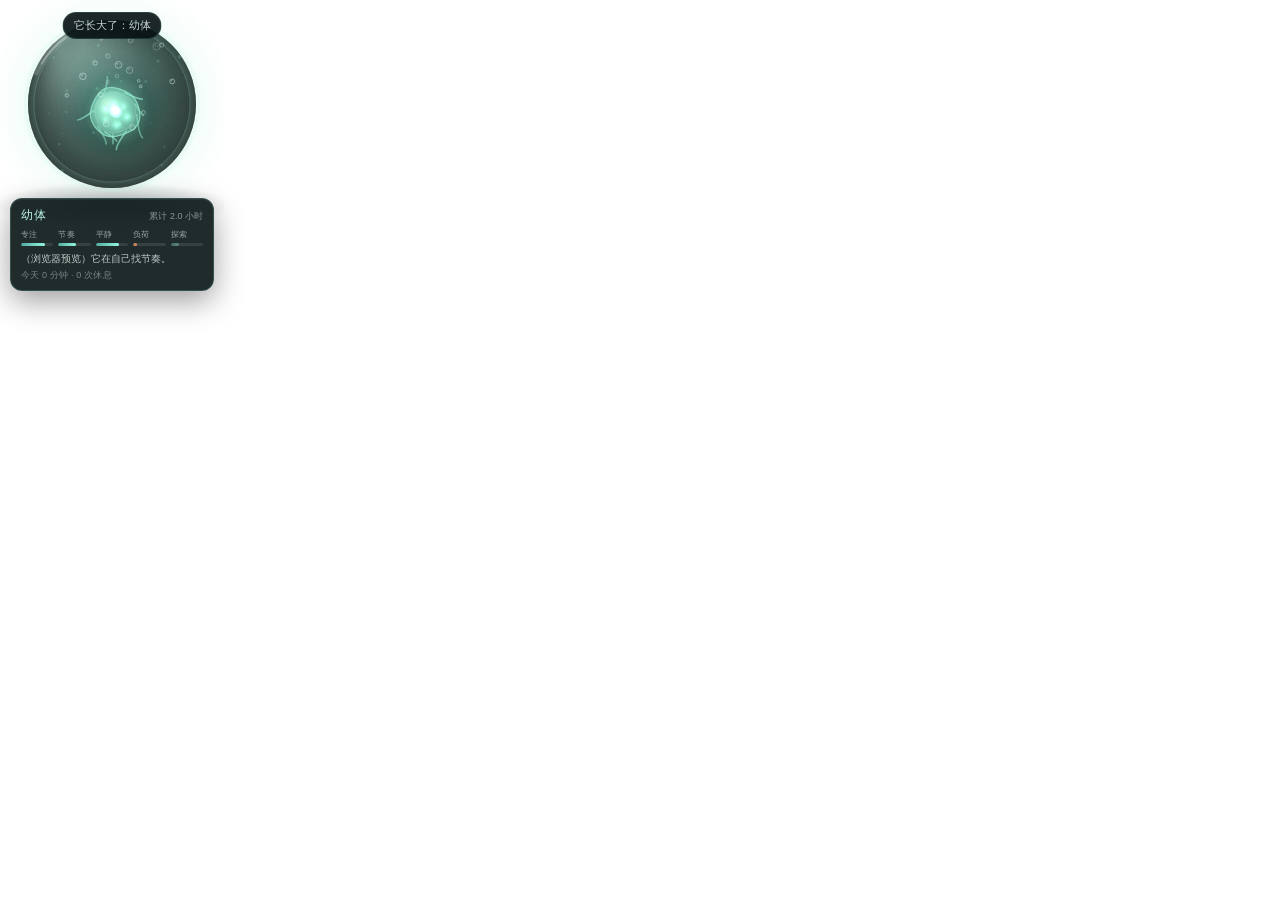
==== ui/index.html @ fdd43f3f "feat: 行为生态缸 MVP 常驻桌面的透明培养皿：行为签名（专注/节奏/平静/负荷/探索）驱动 生物形态与环境；Tauri 2 + Rust + Canvas 2D，含托盘/自启/热键、 尺寸与透" ====
<!doctype html>
<html lang="zh-CN">
<head>
<meta charset="utf-8" />
<meta name="viewport" content="width=device-width, initial-scale=1" />
<title>行为生态缸</title>
<link rel="stylesheet" href="style.css" />
</head>
<body class="boot">
  <div id="app">
    <canvas id="stage"></canvas>

    <div id="card">
      <div class="card-top">
        <span id="stage-name">孢子</span>
        <span id="stage-meta">累计 0 分钟</span>
      </div>
      <div class="bars">
        <div class="bar"><span>专注</span><div class="track"><div id="b-focus" class="fill"></div></div></div>
        <div class="bar"><span>节奏</span><div class="track"><div id="b-rhythm" class="fill"></div></div></div>
        <div class="bar"><span>平静</span><div class="track"><div id="b-calm" class="fill"></div></div></div>
        <div class="bar"><span>负荷</span><div class="track"><div id="b-load" class="fill load"></div></div></div>
        <div class="bar"><span>探索</span><div class="track"><div id="b-variety" class="fill"></div></div></div>
      </div>
      <div id="caption">它还在适应这里。</div>
      <div id="today">今天 0 分钟 · 0 次休息</div>
      <div id="paused-badge">观察已暂停</div>
    </div>

    <div id="menu">
      <div class="item" data-act="pause">暂停观察</div>
      <div class="item" data-act="diag">自检面板</div>
      <div class="item" data-act="scale">大小：紧凑</div>
      <div class="item" data-act="opacity">不透明度：100%</div>
      <div class="item" data-act="collapse">收进小圆点</div>
      <div class="item" data-act="reset">重置生态缸</div>
      <div class="item" data-act="autostart">开机自启</div>
      <div class="item" data-act="about">关于这个缸</div>
      <div class="item danger" data-act="quit">退出</div>
    </div>

    <div id="diag">
      <div class="diag-top">
        <span>自检</span>
        <span id="diag-close">关闭</span>
      </div>
      <div class="diag-grid">
        <span>状态</span><b id="d-state">观察中</b>
        <span>运行</span><b id="d-uptime">0 分钟</b>
        <span>空闲</span><b id="d-idle">0s</b>
        <span>输入</span><b id="d-input">0%</b>
        <span>前台</span><b id="d-fg">—</b>
        <span>自启</span><b id="d-auto">—</b>
        <span>托盘</span><b id="d-tray">—</b>
      </div>
      <div class="diag-bars" id="d-bars"></div>
      <div class="diag-line">
        <span id="d-day">今日 0 分钟</span>
        <span id="d-breaks">0 次休息</span>
      </div>
      <div class="diag-path" id="d-data">—</div>
      <div class="diag-note">应用名只在本机显示，不写入磁盘。</div>
    </div>

    <div id="about">
      <h3>行为生态缸</h3>
      <p>它不是游戏。没有任务，也没有奖励。它只是住在你桌面上的一个小东西，靠你真实的工作节奏活着。</p>
      <p>它只读取系统的空闲时长和前台应用切换，不读窗口标题、不记录输入、不联网。应用名只在内存里停留 45 分钟。</p>
      <p class="dim">右键可暂停、调大小与透明度、收进小圆点；Ctrl+Alt+J 随时隐藏/显示。</p>
    </div>

    <div id="toast"></div>
  </div>

  <div id="dock" title="行为生态缸">
    <div class="orb"></div>
  </div>

  <script src="scene.js"></script>
  <script src="app.js"></script>
</body>
</html>
---- ui/style.css ----
:root {
  --ink: #dff3ee;
  --dim: rgba(223, 243, 238, 0.55);
  --line: rgba(126, 230, 205, 0.16);
  --panel: rgba(7, 18, 20, 0.84);
}

* { box-sizing: border-box; }

html, body {
  margin: 0;
  padding: 0;
  width: 100%;
  height: 100%;
  overflow: hidden;
  background: transparent;
}

#app {
  position: absolute;
  left: 0;
  top: 0;
  width: 224px;
  height: 300px;
  transform-origin: top left;
}

body.boot #app,
body.boot #dock { visibility: hidden; }

/* 收起后的小圆点，不依赖系统托盘 */
#dock {
  position: absolute;
  left: 0;
  top: 0;
  width: 40px;
  height: 40px;
  display: none;
  align-items: center;
  justify-content: center;
  cursor: pointer;
}

#dock .orb {
  width: 26px;
  height: 26px;
  border-radius: 50%;
  background: radial-gradient(circle at 35% 30%, #eafff8, #7ef4de 45%, #0d3a3a 100%);
  box-shadow: 0 0 10px rgba(126, 244, 222, 0.55), 0 2px 6px rgba(0, 0, 0, 0.35);
}

body.collapsed #app { display: none; }
body.collapsed #dock { display: flex; }

body {
  font-family: "Microsoft YaHei UI", "Microsoft YaHei", "Segoe UI", sans-serif;
  color: var(--ink);
  user-select: none;
  -webkit-user-select: none;
  cursor: default;
}

#stage {
  position: absolute;
  inset: 0;
  display: block;
}

/* ---------- 状态卡 ---------- */

#card {
  position: absolute;
  left: 10px;
  top: 198px;
  width: 204px;
  padding: 8px 10px 8px;
  border-radius: 12px;
  background: rgba(8, 20, 22, 0.9);
  border: 1px solid rgba(126, 230, 205, 0.2);
  box-shadow: 0 10px 30px rgba(0, 0, 0, 0.38), inset 0 1px 0 rgba(255, 255, 255, 0.05);
  opacity: 0;
  transform: translateY(6px) scale(0.985);
  transition: opacity 160ms ease, transform 160ms ease;
  pointer-events: none;
}

#card.show {
  opacity: 1;
  transform: none;
}

.card-top {
  display: flex;
  align-items: baseline;
  justify-content: space-between;
  margin-bottom: 5px;
}

#stage-name {
  font-size: 12px;
  letter-spacing: 0.08em;
  color: #b8f4e4;
}

#stage-meta {
  font-size: 9px;
  color: var(--dim);
}

.bars {
  display: flex;
  gap: 5px;
  margin-bottom: 6px;
}

.bar {
  flex: 1;
  min-width: 0;
}

.bar span {
  display: block;
  font-size: 8px;
  color: rgba(223, 243, 238, 0.62);
  margin-bottom: 3px;
  letter-spacing: 0.02em;
}

.track {
  height: 3px;
  border-radius: 2px;
  background: rgba(255, 255, 255, 0.10);
  overflow: hidden;
}

.fill {
  height: 100%;
  width: 0%;
  border-radius: 2px;
  background: linear-gradient(90deg, rgba(96, 226, 208, 0.65), rgba(150, 255, 232, 0.95));
  transition: width 900ms cubic-bezier(0.2, 0.8, 0.2, 1);
}

.fill.load {
  background: linear-gradient(90deg, rgba(226, 168, 96, 0.6), rgba(255, 138, 96, 0.95));
}

#caption {
  font-size: 10px;
  line-height: 1.35;
  color: rgba(223, 243, 238, 0.8);
  min-height: 13px;
}

#today {
  margin-top: 3px;
  font-size: 9px;
  color: rgba(223, 243, 238, 0.45);
  letter-spacing: 0.02em;
}

#paused-badge {
  display: none;
  margin-top: 4px;
  font-size: 9px;
  color: rgba(255, 208, 150, 0.85);
}

#paused-badge.show { display: block; }

/* ---------- 右键菜单 ---------- */

#menu {
  position: absolute;
  min-width: 112px;
  padding: 4px;
  border-radius: 10px;
  background: rgba(6, 16, 18, 0.96);
  border: 1px solid rgba(126, 230, 205, 0.2);
  box-shadow: 0 12px 30px rgba(0, 0, 0, 0.5);
  opacity: 0;
  transform: scale(0.96);
  transform-origin: top left;
  transition: opacity 110ms ease, transform 110ms ease;
  pointer-events: none;
}

#menu.show {
  opacity: 1;
  transform: none;
  pointer-events: auto;
}

#menu .item {
  padding: 6px 9px;
  font-size: 11px;
  border-radius: 7px;
  color: rgba(223, 243, 238, 0.88);
}

#menu .item:hover {
  background: rgba(126, 230, 205, 0.12);
}

#menu .item.danger {
  color: rgba(255, 170, 150, 0.9);
}

#menu .item.danger:hover {
  background: rgba(255, 120, 100, 0.14);
}

/* ---------- 关于 ---------- */

#about {
  position: absolute;
  left: 10px;
  top: 26px;
  width: 204px;
  padding: 11px 12px;
  border-radius: 13px;
  background: rgba(6, 16, 18, 0.94);
  border: 1px solid var(--line);
  box-shadow: 0 16px 40px rgba(0, 0, 0, 0.5);
  opacity: 0;
  transform: translateY(8px);
  transition: opacity 180ms ease, transform 180ms ease;
  pointer-events: none;
}

#about.show {
  opacity: 1;
  transform: none;
  pointer-events: auto;
}

#about h3 {
  margin: 0 0 6px;
  font-size: 11px;
  font-weight: 600;
  letter-spacing: 0.06em;
  color: #b8f4e4;
}

#about p {
  margin: 0 0 6px;
  font-size: 9.5px;
  line-height: 1.55;
  color: rgba(223, 243, 238, 0.78);
}

#about p.dim {
  color: rgba(223, 243, 238, 0.45);
  margin-bottom: 0;
}

/* ---------- 自检 ---------- */

#diag {
  position: absolute;
  left: 10px;
  top: 20px;
  width: 204px;
  padding: 9px 11px;
  border-radius: 12px;
  background: rgba(6, 16, 18, 0.93);
  border: 1px solid rgba(126, 230, 205, 0.2);
  box-shadow: 0 14px 36px rgba(0, 0, 0, 0.5);
  opacity: 0;
  transform: translateY(-6px);
  transition: opacity 160ms ease, transform 160ms ease;
  pointer-events: none;
}

#diag.show {
  opacity: 1;
  transform: none;
  pointer-events: auto;
}

.diag-top {
  display: flex;
  justify-content: space-between;
  font-size: 10px;
  letter-spacing: 0.08em;
  color: #b8f4e4;
  margin-bottom: 6px;
}

#diag-close {
  color: rgba(223, 243, 238, 0.5);
  cursor: pointer;
}

#diag-close:hover { color: rgba(223, 243, 238, 0.9); }

.diag-grid {
  display: grid;
  grid-template-columns: 32px 1fr;
  row-gap: 3px;
  font-size: 9.5px;
}

.diag-grid span { color: rgba(223, 243, 238, 0.5); }

.diag-grid b {
  font-weight: 500;
  color: rgba(223, 243, 238, 0.9);
  overflow: hidden;
  text-overflow: ellipsis;
  white-space: nowrap;
}

.diag-bars {
  display: flex;
  align-items: flex-end;
  gap: 1px;
  height: 24px;
  margin: 7px 0 5px;
}

.diag-bars i {
  flex: 1;
  min-height: 1px;
  border-radius: 1px;
  background: rgba(126, 230, 205, 0.75);
  opacity: 0.2;
}

.diag-line {
  display: flex;
  justify-content: space-between;
  font-size: 9px;
  color: rgba(223, 243, 238, 0.6);
}

.diag-path {
  font-size: 8px;
  color: rgba(223, 243, 238, 0.38);
  margin-top: 6px;
  word-break: break-all;
  line-height: 1.35;
}

.diag-note {
  font-size: 8px;
  color: rgba(223, 243, 238, 0.35);
  margin-top: 5px;
}

/* ---------- 提示 ---------- */

#toast {
  position: absolute;
  left: 50%;
  top: 12px;
  transform: translate(-50%, -6px);
  padding: 5px 10px;
  border-radius: 999px;
  background: rgba(6, 16, 18, 0.9);
  border: 1px solid var(--line);
  font-size: 11px;
  color: rgba(223, 243, 238, 0.85);
  opacity: 0;
  transition: opacity 220ms ease, transform 220ms ease;
  pointer-events: none;
  white-space: nowrap;
}

#toast.show {
  opacity: 1;
  transform: translate(-50%, 0);
}
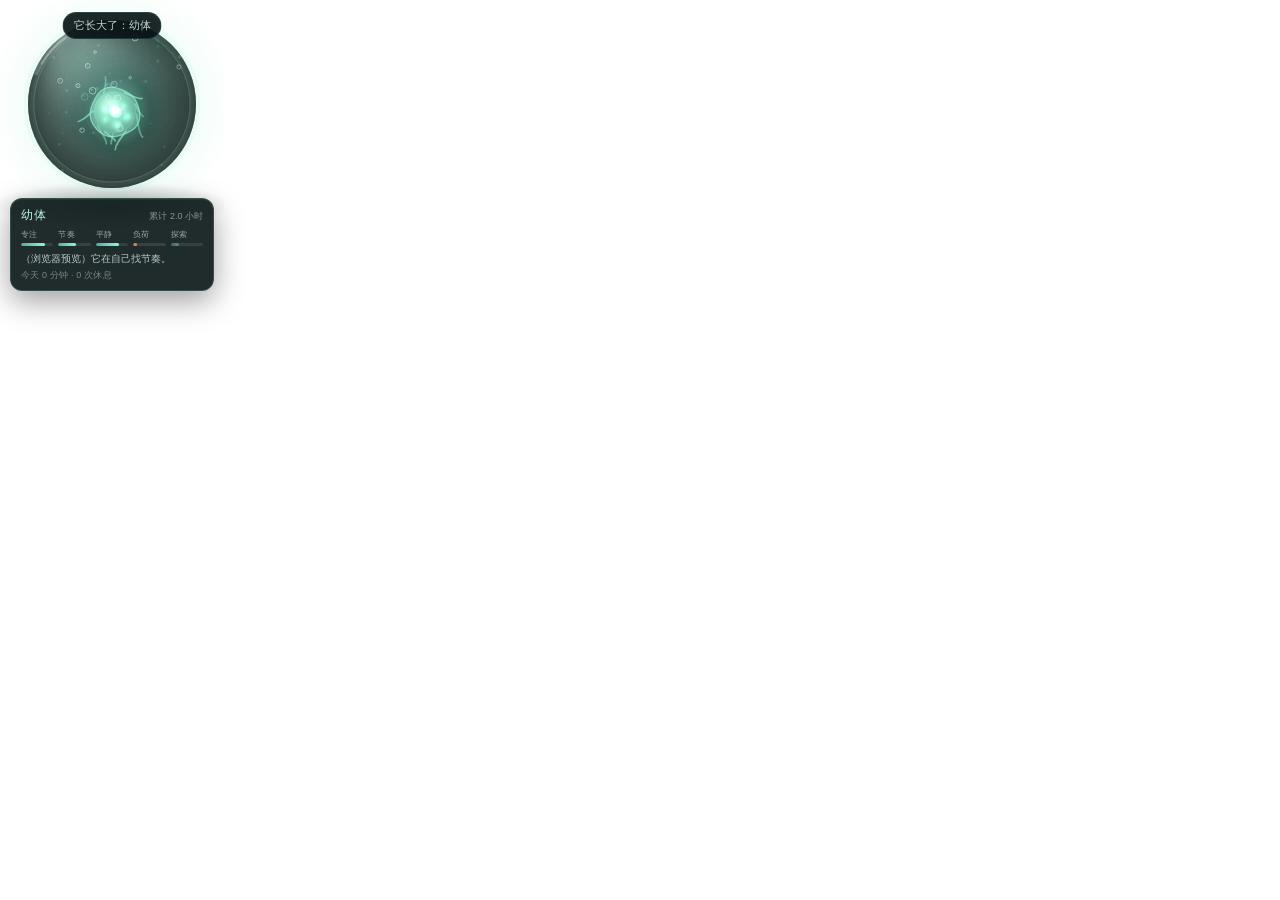
==== commit a09195c4: "feat: M1 世代 MVP——物种判定、收集流程、图鉴与三张新图纸 - species: 六常见种注册表与纯函数判定(终身聚合→物种),成体显形、繁盛兜底 - 阶段门槛提高到 90/300/900" ====
--- a/ui/index.html
+++ b/ui/index.html
@@ -30,6 +30,8 @@
     <div id="menu">
       <div class="item" data-act="pause">暂停观察</div>
       <div class="item" data-act="diag">自检面板</div>
+      <div class="item" data-act="collect">收集它</div>
+      <div class="item" data-act="codex">图鉴</div>
       <div class="item" data-act="scale">大小：紧凑</div>
       <div class="item" data-act="opacity">不透明度：100%</div>
       <div class="item" data-act="collapse">收进小圆点</div>
@@ -72,6 +74,17 @@
     <div id="toast"></div>
   </div>
 
+  <div id="codex">
+    <div class="codex-top">
+      <span>图鉴</span>
+      <span id="codex-close">关闭</span>
+    </div>
+    <div id="codex-count">已收集 0 / 6 种</div>
+    <div id="codex-slots"></div>
+    <div class="codex-sec">历代 · 点击探视</div>
+    <div id="codex-gens"></div>
+  </div>
+
   <div id="dock" title="行为生态缸">
     <div class="orb"></div>
   </div>
--- a/ui/style.css
+++ b/ui/style.css
@@ -371,3 +371,162 @@
   opacity: 1;
   transform: translate(-50%, 0);
 }
+
+/* ---------- 图鉴 ---------- */
+
+#codex {
+  position: absolute;
+  inset: 6px;
+  padding: 10px 12px;
+  border-radius: 14px;
+  background: rgba(5, 14, 16, 0.96);
+  border: 1px solid rgba(126, 230, 205, 0.22);
+  box-shadow: 0 18px 44px rgba(0, 0, 0, 0.55);
+  display: flex;
+  flex-direction: column;
+  gap: 7px;
+  overflow-y: auto;
+  opacity: 0;
+  transform: translateY(-8px);
+  transition: opacity 180ms ease, transform 180ms ease;
+  pointer-events: none;
+}
+
+#codex.show {
+  opacity: 1;
+  transform: none;
+  pointer-events: auto;
+}
+
+.codex-top {
+  display: flex;
+  justify-content: space-between;
+  font-size: 11px;
+  letter-spacing: 0.08em;
+  color: #b8f4e4;
+}
+
+#codex-close {
+  color: rgba(223, 243, 238, 0.5);
+  cursor: pointer;
+}
+
+#codex-close:hover {
+  color: rgba(223, 243, 238, 0.9);
+}
+
+#codex-count {
+  font-size: 9px;
+  color: var(--dim);
+}
+
+#codex-slots {
+  display: grid;
+  grid-template-columns: 1fr 1fr;
+  gap: 5px;
+}
+
+#codex-slots .slot {
+  position: relative;
+  border: 1px solid var(--line);
+  border-radius: 9px;
+  padding: 6px 8px;
+  min-height: 46px;
+}
+
+#codex-slots .slot b {
+  display: block;
+  font-size: 10.5px;
+  font-weight: 500;
+  margin-bottom: 3px;
+  color: rgba(223, 243, 238, 0.55);
+}
+
+#codex-slots .slot i {
+  display: block;
+  font-style: normal;
+  font-size: 8px;
+  line-height: 1.45;
+  color: rgba(223, 243, 238, 0.42);
+}
+
+#codex-slots .slot em {
+  position: absolute;
+  right: 6px;
+  top: 5px;
+  font-style: normal;
+  font-size: 8px;
+  color: rgba(223, 243, 238, 0.5);
+}
+
+#codex-slots .slot.got {
+  border-color: rgba(150, 255, 232, 0.4);
+  background: rgba(126, 230, 205, 0.07);
+}
+
+#codex-slots .slot.got b {
+  color: #9df2dc;
+}
+
+.codex-sec {
+  font-size: 9px;
+  letter-spacing: 0.06em;
+  color: rgba(223, 243, 238, 0.5);
+  margin-top: 3px;
+}
+
+#codex-gens {
+  display: flex;
+  flex-direction: column;
+  gap: 3px;
+}
+
+#codex-gens .gen-row {
+  display: flex;
+  align-items: baseline;
+  gap: 6px;
+  font-size: 9.5px;
+  padding: 5px 7px;
+  border-radius: 8px;
+  border: 1px solid transparent;
+  cursor: pointer;
+}
+
+#codex-gens .gen-row:hover {
+  background: rgba(126, 230, 205, 0.1);
+  border-color: var(--line);
+}
+
+#codex-gens .gen-row b {
+  font-weight: 500;
+  color: #b8f4e4;
+}
+
+#codex-gens .sp {
+  color: #9df2dc;
+}
+
+#codex-gens .rng {
+  font-size: 8.5px;
+  color: rgba(223, 243, 238, 0.45);
+}
+
+#codex-gens .hrs {
+  margin-left: auto;
+  color: rgba(223, 243, 238, 0.6);
+}
+
+#codex-gens .mk {
+  font-size: 8px;
+  color: rgba(255, 208, 150, 0.8);
+}
+
+#codex-gens .gen-empty {
+  font-size: 9px;
+  color: rgba(223, 243, 238, 0.4);
+  padding: 4px 2px;
+}
+
+#menu .item.disabled {
+  color: rgba(223, 243, 238, 0.32);
+}
